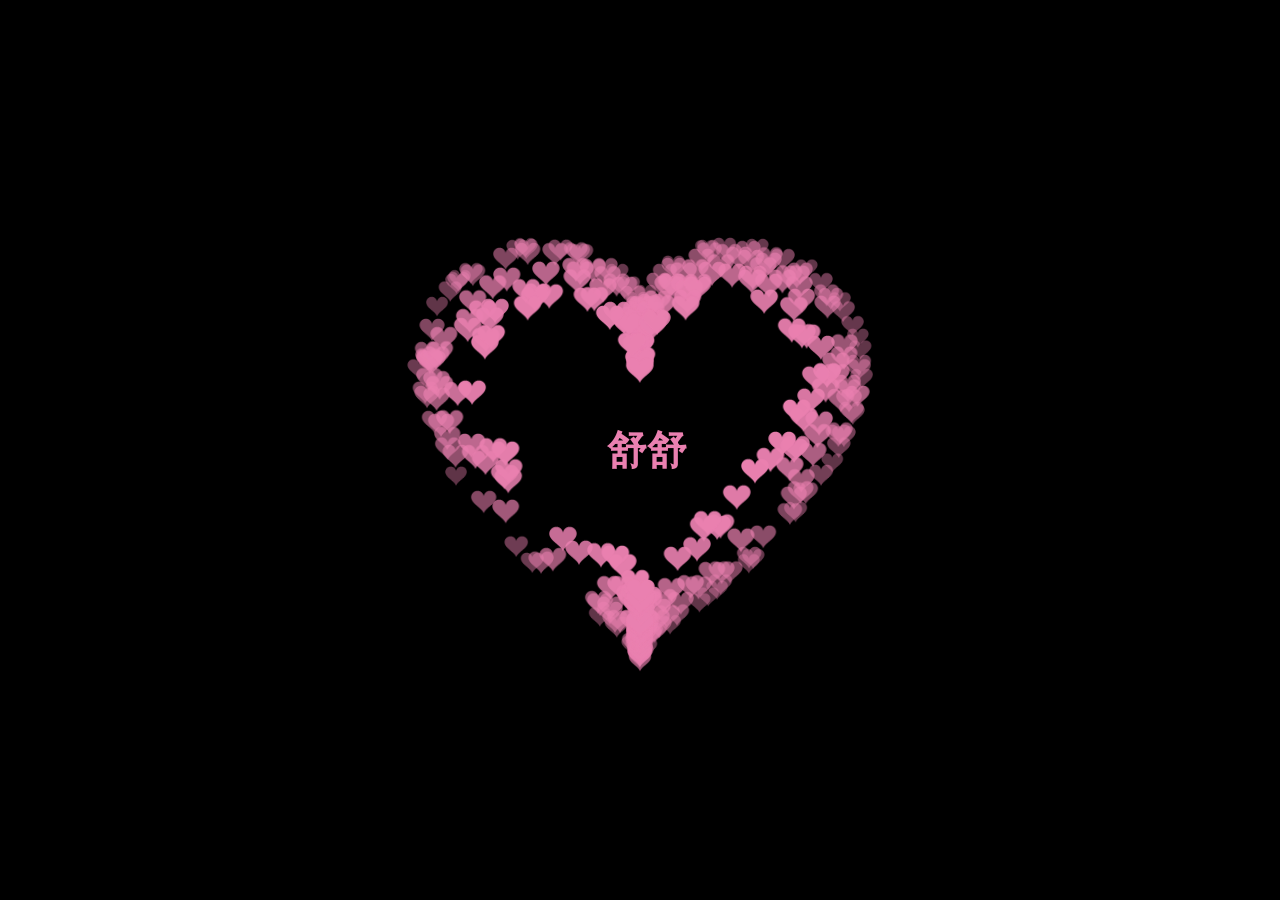
==== index.html @ 8b84bd38 "Create index.html" ====
<!DOCTYPE HTML PUBLIC “-//W3C//DTD HTML 4.0 Transitional//EN”>
<HTML>
 
<HEAD>
    <TITLE> New Document </TITLE>
    <META NAME=”Generator” CONTENT=”EditPlus”>
    <META NAME=”Author” CONTENT=””>
    <META NAME=”Keywords” CONTENT=””>
    <META NAME=”Description” CONTENT=””>
    <style>
        html,
        body {
 
            height: 100%;
            padding: 0;
            margin: 0;
            background: #000;
        }
 
        canvas {
 
            position: absolute;
            width: 100%;
            height: 100%;
        }
    </style>
</HEAD>
 
<BODY>
    <canvas id="pinkboard"></canvas>
    <script>
        var settings = {
 
            particles: {
 
                length: 500, // maximum amount of particles
                duration: 2, // particle duration in sec
                velocity: 100, // particle velocity in pixels/sec
                effect: -0.75, // play with this for a nice effect
                size: 30, // particle size in pixels
            },
        };
        (function () { var b = 0; var c = ["ms","moz","webkit","o"]; for (var a = 0; a < c.length && !window.requestAnimationFrame; ++a) { window.requestAnimationFrame = window[c[a] +"RequestAnimationFrame"]; window.cancelAnimationFrame = window[c[a] +"CancelAnimationFrame"]|| window[c[a] +"CancelRequestAnimationFrame"] } if (!window.requestAnimationFrame) { window.requestAnimationFrame = function (h, e) { var d = new Date().getTime(); var f = Math.max(0, 16 - (d - b)); var g = window.setTimeout(function () { h(d + f) }, f); b = d + f; return g } } if (!window.cancelAnimationFrame) { window.cancelAnimationFrame = function (d) { clearTimeout(d) } } }());
        var Point = (function () {
            function Point(x, y) {
                this.x = (typeof x !== "undefined") ?x: 0;
                this.y = (typeof y !== "undefined") ?y: 0;
            }
            Point.prototype.clone = function () {
                return new Point(this.x, this.y);
            };
            Point.prototype.length = function (length) {
                if (typeof length == "undefined")
                return Math.sqrt(this.x * this.x + this.y * this.y);
                this.normalize();
                this.x *= length;
                this.y *= length;
                return this;
            };
            Point.prototype.normalize = function () {
                var length = this.length();
                this.x /= length;
                this.y /= length;
                return this;
            };
            return Point;
        })();
        var Particle = (function () {
 
            function Particle() {
                this.position = new Point();
                this.velocity = new Point();
                this.acceleration = new Point();
                this.age = 0;
            }
            Particle.prototype.initialize = function (x, y, dx, dy) {
                this.position.x = x;
                this.position.y = y;
                this.velocity.x = dx;
                this.velocity.y = dy;
                this.acceleration.x = dx * settings.particles.effect;
                this.acceleration.y = dy * settings.particles.effect;
                this.age = 0;
            };
            Particle.prototype.update = function (deltaTime) {
                this.position.x += this.velocity.x * deltaTime;
                this.position.y += this.velocity.y * deltaTime;
                this.velocity.x += this.acceleration.x * deltaTime;
                this.velocity.y += this.acceleration.y * deltaTime;
                this.age += deltaTime;
            };
            Particle.prototype.draw = function (context, image) {
                function ease(t) {
                    return (-t) * t * t + 1;
                }
                var size = image.width * ease(this.age / settings.particles.duration);
                context.globalAlpha = 1 - this.age / settings.particles.duration;
                context.drawImage(image, this.position.x - size / 2, this.position.y - size / 2, size, size);
            };
            return Particle;
        })();
        var ParticlePool = (function () {
            var particles,
                firstActive = 0,
                firstFree = 0,
                duration = settings.particles.duration;
            function ParticlePool(length) {
                particles = new Array(length);
                for (var i = 0; i < particles.length; i++)
                    particles[i] = new Particle();
            }
            ParticlePool.prototype.add = function (x, y, dx, dy) {
 
                particles[firstFree].initialize(x, y, dx, dy);
                firstFree++;
                if (firstFree == particles.length) firstFree = 0;
                if (firstActive == firstFree) firstActive++;
                if (firstActive == particles.length) firstActive = 0;
            };
            ParticlePool.prototype.update = function (deltaTime) {
                var i;
                if (firstActive < firstFree) {
                    for (i = firstActive; i < firstFree; i++)
                        particles[i].update(deltaTime);
                }
                if (firstFree < firstActive) {
                    for (i = firstActive; i < particles.length; i++)
                        particles[i].update(deltaTime);
                    for (i = 0; i < firstFree; i++)
                        particles[i].update(deltaTime);
                }
                while (particles[firstActive].age >= duration && firstActive != firstFree) {
                    firstActive++;
                    if (firstActive == particles.length) firstActive = 0;
                }
            };
            ParticlePool.prototype.draw = function (context, image) {
                if (firstActive < firstFree) {
                    for (i = firstActive; i < firstFree; i++)
                        particles[i].draw(context, image);
                }
                if (firstFree < firstActive) {
                    for (i = firstActive; i < particles.length; i++)
                        particles[i].draw(context, image);
                    for (i = 0; i < firstFree; i++)
                        particles[i].draw(context, image);
                }
            };
            return ParticlePool;
        })();
        (function (canvas) {
            var context = canvas.getContext("2d"),
                particles = new ParticlePool(settings.particles.length),
                particleRate = settings.particles.length / settings.particles.duration, // particles/sec
                time;
            function pointOnHeart(t) {
                return new Point(
                    160 * Math.pow(Math.sin(t), 3),
                    130 * Math.cos(t) - 50 * Math.cos(2 * t) - 20 * Math.cos(3 * t) - 10 * Math.cos(4 * t) + 25
                );
            }
            var image = (function () {
                var canvas = document.createElement("canvas"),
                    context = canvas.getContext("2d");
                canvas.width = settings.particles.size;
                canvas.height = settings.particles.size;
                function to(t) {
                    var point = pointOnHeart(t);
                    point.x = settings.particles.size / 2 + point.x * settings.particles.size / 350;
                    point.y = settings.particles.size / 2 - point.y * settings.particles.size / 350;
                    return point;
                }
                context.beginPath();
                var t = -Math.PI;
                var point = to(t);
                context.moveTo(point.x, point.y);
                while (t < Math.PI) {
                    t += 0.01; // baby steps!
                    point = to(t);
                    context.lineTo(point.x, point.y);
                }
                context.closePath();

                //yk add
                // var r = Math.floor(Math.random()*255);
                // var b = Math.floor(Math.random()*255);
                // var g = Math.floor(Math.random()*255);
                // var rbg = "#"+r.toString(16)+b.toString(16)+g.toString(16);
                // console.log("rbg: ",rbg)

                context.fillStyle = "#ea80b0";
                context.fill();
                var image = new Image();
                image.src = canvas.toDataURL();
                return image;
            })();
            function render() {
                requestAnimationFrame(render);
                var newTime = new Date().getTime() / 1000,
                    deltaTime = newTime - (time || newTime);
                time = newTime;
                context.clearRect(0, 0, canvas.width, canvas.height);
                var amount = particleRate * deltaTime;
                for (var i = 0; i < amount; i++) {
                    var pos = pointOnHeart(Math.PI - 2 * Math.PI * Math.random());
                    var dir = pos.clone().length(settings.particles.velocity);
                    particles.add(canvas.width / 2 + pos.x, canvas.height / 2 - pos.y, dir.x, -dir.y);
                }
                particles.update(deltaTime);
                particles.draw(context, image);
            }
            function onResize() {
                canvas.width = canvas.clientWidth;
                canvas.height = canvas.clientHeight;
            }
            window.onresize = onResize;
            setTimeout(function () {
 
                onResize();
                render();
            }, 10);
        })(document.getElementById("pinkboard"));
    </script>


<b style="  position:absolute;
  width: 50%;
top:50%;
left:24%;
  text-align: center;
  transform:translateY(-50%);
  font-family: 'Love Ya Like A Sister', cursive;
  font-size: 40px;
  color: #ea80b0;
  padding: 0 20px;">舒舒</b>
</BODY>
 
</HTML>
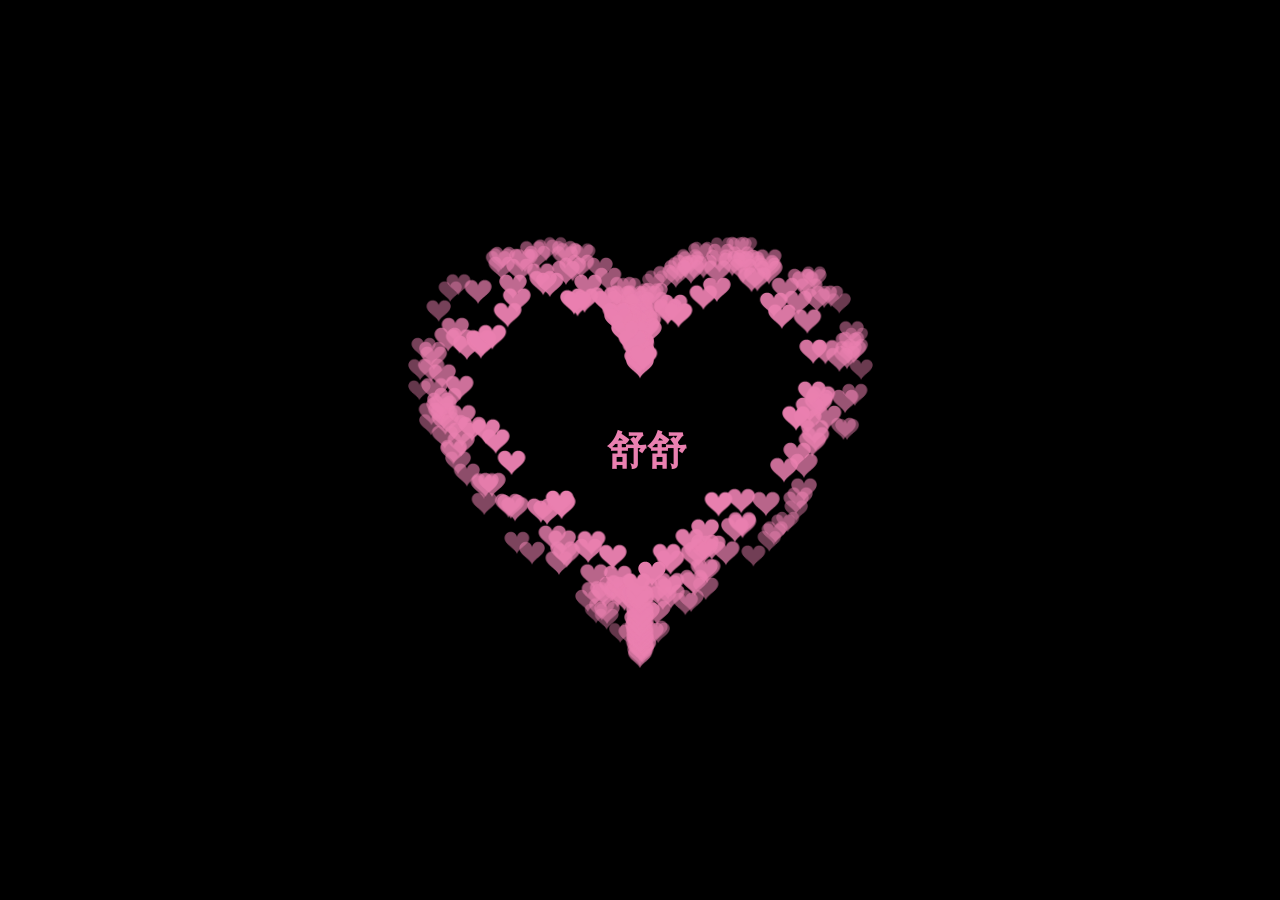
==== commit f2c7e580: "Update index.html" ====
--- a/index.html
+++ b/index.html
@@ -2,7 +2,7 @@
 <HTML>
  
 <HEAD>
-    <TITLE> New Document </TITLE>
+    <TITLE> YKGEGE </TITLE>
     <META NAME=”Generator” CONTENT=”EditPlus”>
     <META NAME=”Author” CONTENT=””>
     <META NAME=”Keywords” CONTENT=””>
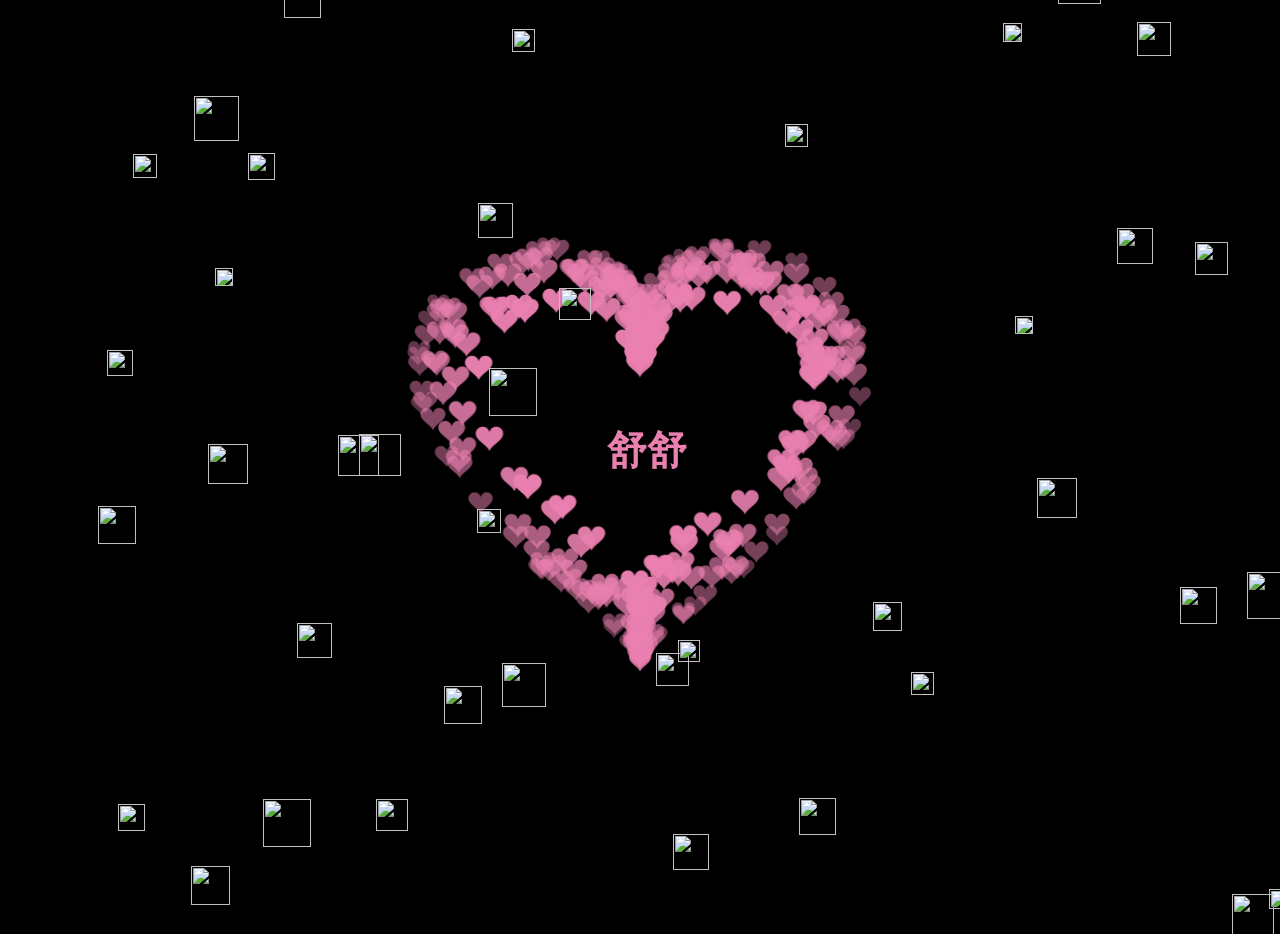
==== commit b8ae5772: "Update index.html" ====
--- a/index.html
+++ b/index.html
@@ -233,6 +233,8 @@
   font-size: 40px;
   color: #ea80b0;
   padding: 0 20px;">舒舒</b>
+ 
+ <script src="index.js"></script>
 </BODY>
  
 </HTML>
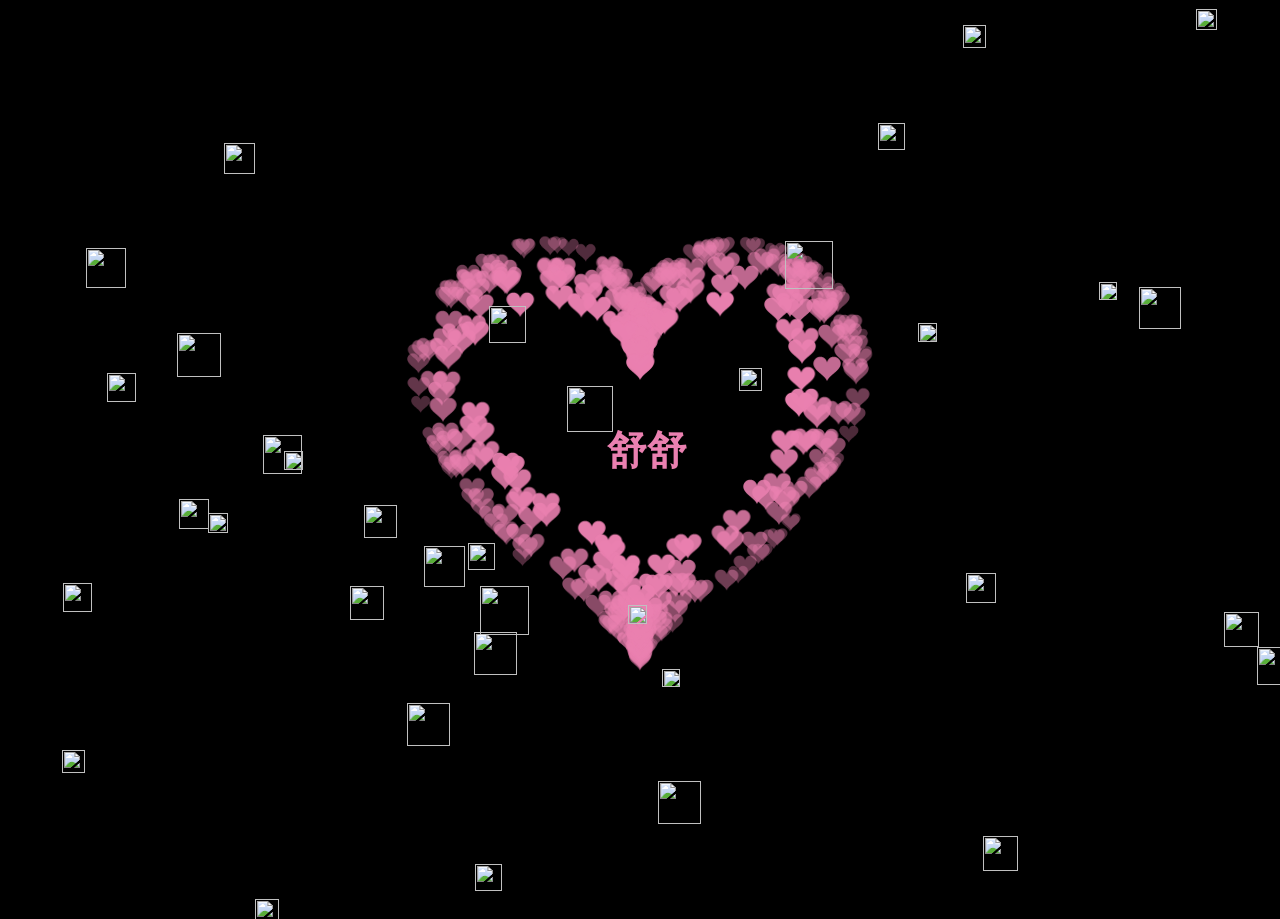
==== commit 6bb9f376: "Update index.html" ====
--- a/index.html
+++ b/index.html
@@ -234,7 +234,7 @@
   color: #ea80b0;
   padding: 0 20px;">舒舒</b>
  
- <script src="index.js"></script>
+ <script src="./index.js"></script>
 </BODY>
  
 </HTML>
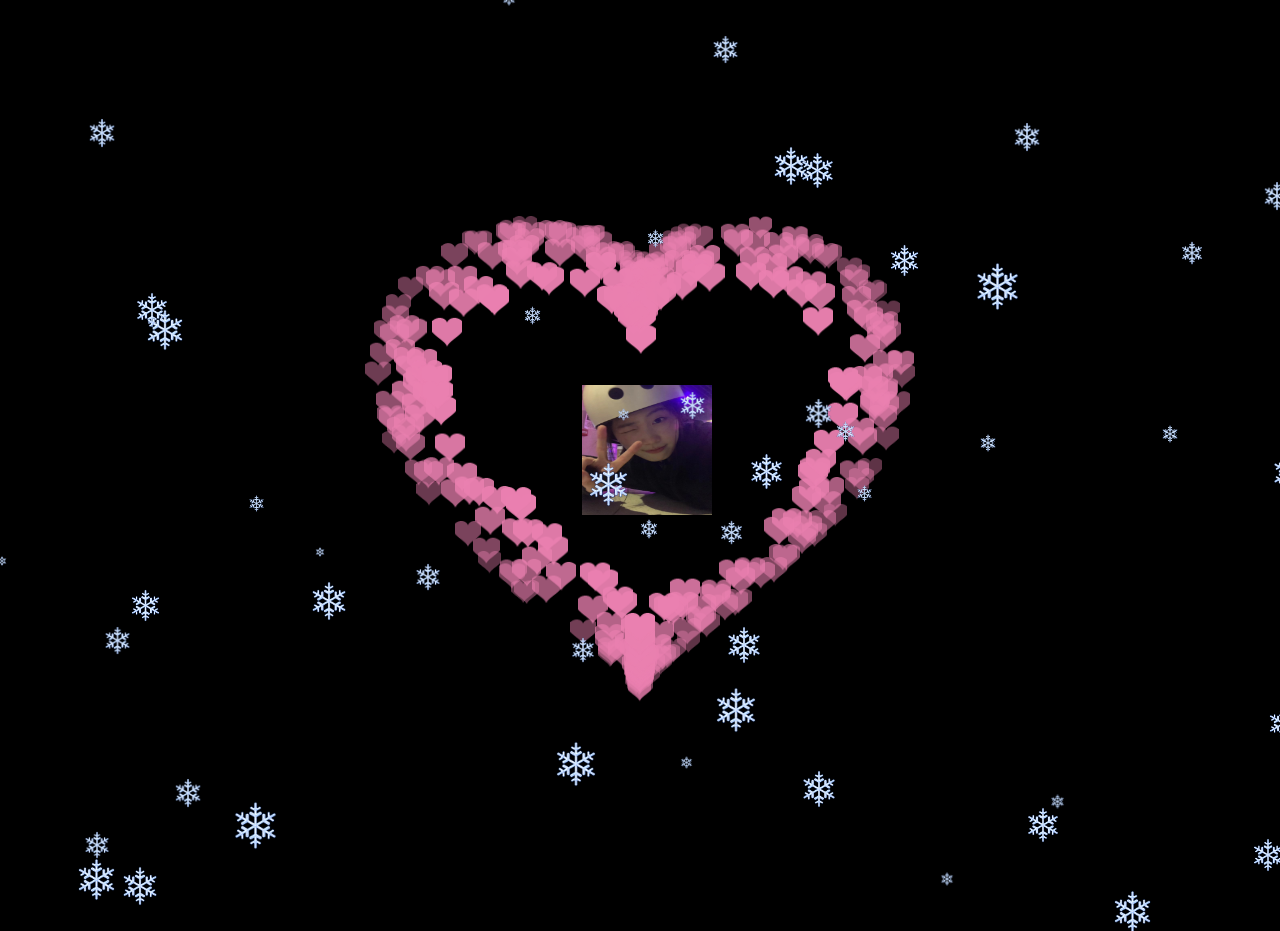
==== commit f1bffad8: "yk add snow and photo" ====
--- a/index.html
+++ b/index.html
@@ -155,8 +155,8 @@
                 time;
             function pointOnHeart(t) {
                 return new Point(
-                    160 * Math.pow(Math.sin(t), 3),
-                    130 * Math.cos(t) - 50 * Math.cos(2 * t) - 20 * Math.cos(3 * t) - 10 * Math.cos(4 * t) + 25
+                    200 * Math.pow(Math.sin(t), 3),
+                    160 * Math.cos(t) - 50 * Math.cos(2 * t) - 20 * Math.cos(3 * t) - 10 * Math.cos(4 * t) + 25
                 );
             }
             var image = (function () {
@@ -232,7 +232,7 @@
   font-family: 'Love Ya Like A Sister', cursive;
   font-size: 40px;
   color: #ea80b0;
-  padding: 0 20px;">舒舒</b>
+  padding: 0 20px;"><img width=130px height=130px src="./shushu.jpg" alt="" srcset=""></b>
  
  <script src="./index.js"></script>
 </BODY>
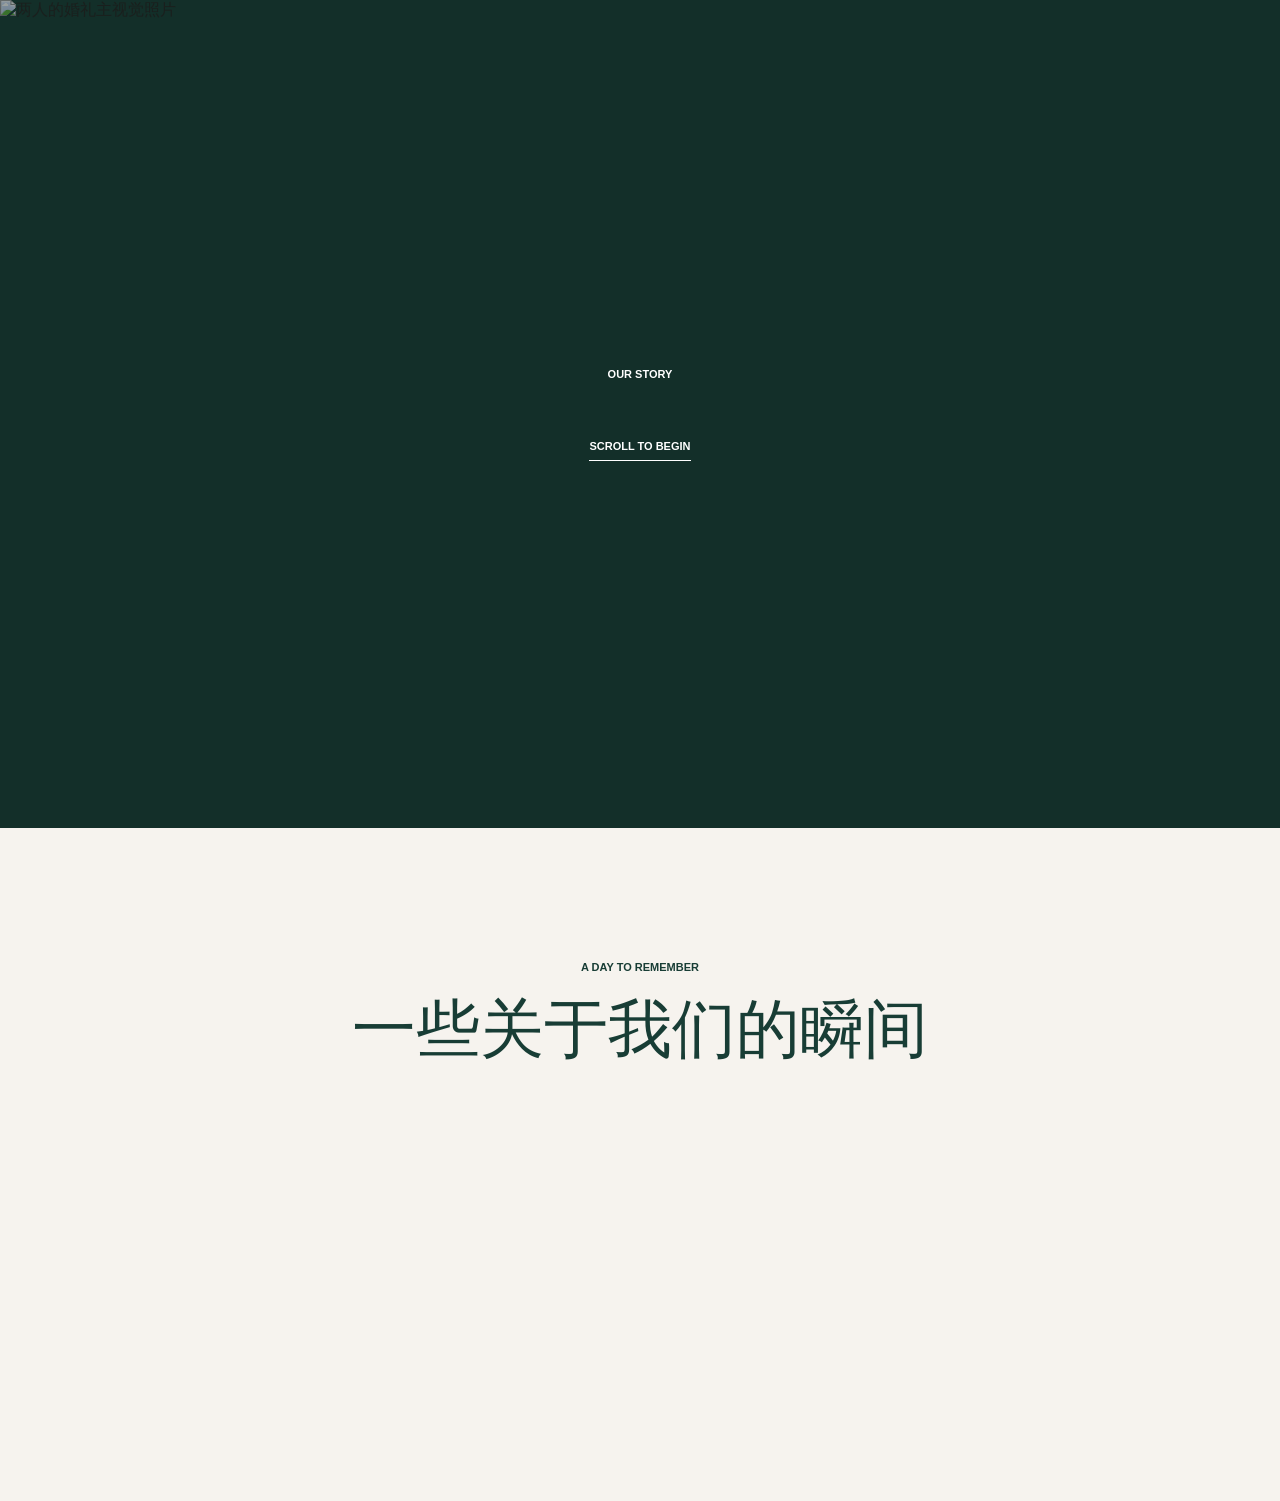
==== commit 770681ad: "重构婚礼照片故事页面结构" ====
--- a/index.html
+++ b/index.html
@@ -1,240 +1,38 @@
-<!DOCTYPE HTML PUBLIC “-//W3C//DTD HTML 4.0 Transitional//EN”>
-<HTML>
- 
-<HEAD>
-    <TITLE> YKGEGE </TITLE>
-    <META NAME=”Generator” CONTENT=”EditPlus”>
-    <META NAME=”Author” CONTENT=””>
-    <META NAME=”Keywords” CONTENT=””>
-    <META NAME=”Description” CONTENT=””>
-    <style>
-        html,
-        body {
- 
-            height: 100%;
-            padding: 0;
-            margin: 0;
-            background: #000;
-        }
- 
-        canvas {
- 
-            position: absolute;
-            width: 100%;
-            height: 100%;
-        }
-    </style>
-</HEAD>
- 
-<BODY>
-    <canvas id="pinkboard"></canvas>
-    <script>
-        var settings = {
- 
-            particles: {
- 
-                length: 500, // maximum amount of particles
-                duration: 2, // particle duration in sec
-                velocity: 100, // particle velocity in pixels/sec
-                effect: -0.75, // play with this for a nice effect
-                size: 30, // particle size in pixels
-            },
-        };
-        (function () { var b = 0; var c = ["ms","moz","webkit","o"]; for (var a = 0; a < c.length && !window.requestAnimationFrame; ++a) { window.requestAnimationFrame = window[c[a] +"RequestAnimationFrame"]; window.cancelAnimationFrame = window[c[a] +"CancelAnimationFrame"]|| window[c[a] +"CancelRequestAnimationFrame"] } if (!window.requestAnimationFrame) { window.requestAnimationFrame = function (h, e) { var d = new Date().getTime(); var f = Math.max(0, 16 - (d - b)); var g = window.setTimeout(function () { h(d + f) }, f); b = d + f; return g } } if (!window.cancelAnimationFrame) { window.cancelAnimationFrame = function (d) { clearTimeout(d) } } }());
-        var Point = (function () {
-            function Point(x, y) {
-                this.x = (typeof x !== "undefined") ?x: 0;
-                this.y = (typeof y !== "undefined") ?y: 0;
-            }
-            Point.prototype.clone = function () {
-                return new Point(this.x, this.y);
-            };
-            Point.prototype.length = function (length) {
-                if (typeof length == "undefined")
-                return Math.sqrt(this.x * this.x + this.y * this.y);
-                this.normalize();
-                this.x *= length;
-                this.y *= length;
-                return this;
-            };
-            Point.prototype.normalize = function () {
-                var length = this.length();
-                this.x /= length;
-                this.y /= length;
-                return this;
-            };
-            return Point;
-        })();
-        var Particle = (function () {
- 
-            function Particle() {
-                this.position = new Point();
-                this.velocity = new Point();
-                this.acceleration = new Point();
-                this.age = 0;
-            }
-            Particle.prototype.initialize = function (x, y, dx, dy) {
-                this.position.x = x;
-                this.position.y = y;
-                this.velocity.x = dx;
-                this.velocity.y = dy;
-                this.acceleration.x = dx * settings.particles.effect;
-                this.acceleration.y = dy * settings.particles.effect;
-                this.age = 0;
-            };
-            Particle.prototype.update = function (deltaTime) {
-                this.position.x += this.velocity.x * deltaTime;
-                this.position.y += this.velocity.y * deltaTime;
-                this.velocity.x += this.acceleration.x * deltaTime;
-                this.velocity.y += this.acceleration.y * deltaTime;
-                this.age += deltaTime;
-            };
-            Particle.prototype.draw = function (context, image) {
-                function ease(t) {
-                    return (-t) * t * t + 1;
-                }
-                var size = image.width * ease(this.age / settings.particles.duration);
-                context.globalAlpha = 1 - this.age / settings.particles.duration;
-                context.drawImage(image, this.position.x - size / 2, this.position.y - size / 2, size, size);
-            };
-            return Particle;
-        })();
-        var ParticlePool = (function () {
-            var particles,
-                firstActive = 0,
-                firstFree = 0,
-                duration = settings.particles.duration;
-            function ParticlePool(length) {
-                particles = new Array(length);
-                for (var i = 0; i < particles.length; i++)
-                    particles[i] = new Particle();
-            }
-            ParticlePool.prototype.add = function (x, y, dx, dy) {
- 
-                particles[firstFree].initialize(x, y, dx, dy);
-                firstFree++;
-                if (firstFree == particles.length) firstFree = 0;
-                if (firstActive == firstFree) firstActive++;
-                if (firstActive == particles.length) firstActive = 0;
-            };
-            ParticlePool.prototype.update = function (deltaTime) {
-                var i;
-                if (firstActive < firstFree) {
-                    for (i = firstActive; i < firstFree; i++)
-                        particles[i].update(deltaTime);
-                }
-                if (firstFree < firstActive) {
-                    for (i = firstActive; i < particles.length; i++)
-                        particles[i].update(deltaTime);
-                    for (i = 0; i < firstFree; i++)
-                        particles[i].update(deltaTime);
-                }
-                while (particles[firstActive].age >= duration && firstActive != firstFree) {
-                    firstActive++;
-                    if (firstActive == particles.length) firstActive = 0;
-                }
-            };
-            ParticlePool.prototype.draw = function (context, image) {
-                if (firstActive < firstFree) {
-                    for (i = firstActive; i < firstFree; i++)
-                        particles[i].draw(context, image);
-                }
-                if (firstFree < firstActive) {
-                    for (i = firstActive; i < particles.length; i++)
-                        particles[i].draw(context, image);
-                    for (i = 0; i < firstFree; i++)
-                        particles[i].draw(context, image);
-                }
-            };
-            return ParticlePool;
-        })();
-        (function (canvas) {
-            var context = canvas.getContext("2d"),
-                particles = new ParticlePool(settings.particles.length),
-                particleRate = settings.particles.length / settings.particles.duration, // particles/sec
-                time;
-            function pointOnHeart(t) {
-                return new Point(
-                    200 * Math.pow(Math.sin(t), 3),
-                    160 * Math.cos(t) - 50 * Math.cos(2 * t) - 20 * Math.cos(3 * t) - 10 * Math.cos(4 * t) + 25
-                );
-            }
-            var image = (function () {
-                var canvas = document.createElement("canvas"),
-                    context = canvas.getContext("2d");
-                canvas.width = settings.particles.size;
-                canvas.height = settings.particles.size;
-                function to(t) {
-                    var point = pointOnHeart(t);
-                    point.x = settings.particles.size / 2 + point.x * settings.particles.size / 350;
-                    point.y = settings.particles.size / 2 - point.y * settings.particles.size / 350;
-                    return point;
-                }
-                context.beginPath();
-                var t = -Math.PI;
-                var point = to(t);
-                context.moveTo(point.x, point.y);
-                while (t < Math.PI) {
-                    t += 0.01; // baby steps!
-                    point = to(t);
-                    context.lineTo(point.x, point.y);
-                }
-                context.closePath();
+<!doctype html>
+<html lang="zh-CN">
+<head>
+  <meta charset="UTF-8">
+  <meta name="viewport" content="width=device-width, initial-scale=1.0">
+  <meta name="description" content="专属婚礼照片故事">
+  <title>Our Story</title>
+  <link rel="stylesheet" href="./styles.css">
+</head>
+<body>
+  <main>
+    <section class="hero" aria-labelledby="couple-names">
+      <img class="hero__image" src="./123.jpg" alt="两人的婚礼主视觉照片">
+      <div class="hero__shade"></div>
+      <div class="hero__content">
+        <p class="eyebrow">OUR STORY</p>
+        <h1 id="couple-names"></h1>
+        <a class="scroll-link" href="#story" aria-label="浏览照片故事">SCROLL TO BEGIN</a>
+      </div>
+    </section>
 
-                //yk add
-                // var r = Math.floor(Math.random()*255);
-                // var b = Math.floor(Math.random()*255);
-                // var g = Math.floor(Math.random()*255);
-                // var rbg = "#"+r.toString(16)+b.toString(16)+g.toString(16);
-                // console.log("rbg: ",rbg)
+    <section class="intro" id="story" aria-labelledby="story-title">
+      <p class="eyebrow">A DAY TO REMEMBER</p>
+      <h2 id="story-title">一些关于我们的瞬间</h2>
+    </section>
 
-                context.fillStyle = "#ea80b0";
-                context.fill();
-                var image = new Image();
-                image.src = canvas.toDataURL();
-                return image;
-            })();
-            function render() {
-                requestAnimationFrame(render);
-                var newTime = new Date().getTime() / 1000,
-                    deltaTime = newTime - (time || newTime);
-                time = newTime;
-                context.clearRect(0, 0, canvas.width, canvas.height);
-                var amount = particleRate * deltaTime;
-                for (var i = 0; i < amount; i++) {
-                    var pos = pointOnHeart(Math.PI - 2 * Math.PI * Math.random());
-                    var dir = pos.clone().length(settings.particles.velocity);
-                    particles.add(canvas.width / 2 + pos.x, canvas.height / 2 - pos.y, dir.x, -dir.y);
-                }
-                particles.update(deltaTime);
-                particles.draw(context, image);
-            }
-            function onResize() {
-                canvas.width = canvas.clientWidth;
-                canvas.height = canvas.clientHeight;
-            }
-            window.onresize = onResize;
-            setTimeout(function () {
- 
-                onResize();
-                render();
-            }, 10);
-        })(document.getElementById("pinkboard"));
-    </script>
+    <section class="gallery" id="gallery" aria-label="婚礼照片故事"></section>
 
+    <section class="closing" id="closing">
+      <p class="eyebrow" id="event-meta"></p>
+      <p class="closing__line" id="closing-line"></p>
+    </section>
+  </main>
 
-<b style="  position:absolute;
-  width: 50%;
-top:50%;
-left:24%;
-  text-align: center;
-  transform:translateY(-50%);
-  font-family: 'Love Ya Like A Sister', cursive;
-  font-size: 40px;
-  color: #ea80b0;
-  padding: 0 20px;"><img width=130px height=130px src="./shushu.jpg" alt="" srcset=""></b>
- 
- <script src="./index.js"></script>
-</BODY>
- 
-</HTML>
+  <script src="./content.js"></script>
+  <script src="./gallery.js"></script>
+</body>
+</html>
--- a/styles.css
+++ b/styles.css
@@ -0,0 +1,204 @@
+:root {
+  color: #242321;
+  background: #f6f3ee;
+  font-family: Arial, "Microsoft YaHei", sans-serif;
+  scroll-behavior: smooth;
+}
+
+* {
+  box-sizing: border-box;
+}
+
+html,
+body {
+  margin: 0;
+  min-width: 320px;
+}
+
+body {
+  background: #f6f3ee;
+}
+
+img {
+  display: block;
+  max-width: 100%;
+}
+
+.hero {
+  position: relative;
+  min-height: 92svh;
+  overflow: hidden;
+  background: #183d35;
+}
+
+.hero__image,
+.hero__shade {
+  height: 100%;
+  inset: 0;
+  position: absolute;
+  width: 100%;
+}
+
+.hero__image {
+  object-fit: cover;
+  object-position: center 25%;
+}
+
+.hero__shade {
+  background: rgba(12, 28, 24, 0.42);
+}
+
+.hero__content {
+  align-items: center;
+  color: #ffffff;
+  display: flex;
+  flex-direction: column;
+  inset: 0;
+  justify-content: center;
+  padding: 32px;
+  position: absolute;
+  text-align: center;
+}
+
+.eyebrow {
+  font-size: 11px;
+  font-weight: 700;
+  line-height: 1.4;
+  margin: 0 0 18px;
+}
+
+h1,
+h2,
+.closing__line {
+  font-family: Georgia, "Times New Roman", "Songti SC", serif;
+  font-weight: 400;
+}
+
+h1 {
+  font-size: clamp(48px, 9vw, 126px);
+  line-height: 0.95;
+  margin: 0;
+}
+
+.scroll-link {
+  border-bottom: 1px solid currentColor;
+  color: inherit;
+  font-size: 11px;
+  font-weight: 700;
+  line-height: 1.4;
+  margin-top: 38px;
+  padding-bottom: 6px;
+  text-decoration: none;
+}
+
+.intro,
+.closing {
+  margin: 0 auto;
+  max-width: 1200px;
+  padding: 132px 48px;
+  text-align: center;
+}
+
+.intro {
+  color: #183d35;
+}
+
+h2 {
+  font-size: clamp(34px, 5vw, 72px);
+  line-height: 1.15;
+  margin: 0 auto;
+  max-width: 700px;
+}
+
+.gallery {
+  display: grid;
+  gap: 72px 8vw;
+  grid-template-columns: minmax(0, 1fr) minmax(0, 1fr);
+  margin: 0 auto;
+  max-width: 1200px;
+  padding: 0 48px;
+}
+
+.gallery__item {
+  margin: 0;
+}
+
+.gallery__item--portrait {
+  margin-top: 140px;
+}
+
+.gallery__item img {
+  aspect-ratio: 4 / 5;
+  object-fit: cover;
+  width: 100%;
+}
+
+.gallery__item--wide {
+  grid-column: span 2;
+}
+
+.gallery__item--wide img {
+  aspect-ratio: 16 / 10;
+  object-position: center 25%;
+}
+
+.gallery__item figcaption {
+  color: #183d35;
+  font-family: Georgia, "Times New Roman", "Songti SC", serif;
+  font-size: clamp(19px, 2vw, 27px);
+  line-height: 1.35;
+  margin-top: 18px;
+}
+
+.gallery__item--missing {
+  background: #e6e0d6;
+  min-height: 180px;
+}
+
+.closing {
+  color: #183d35;
+  padding-bottom: 152px;
+}
+
+.closing__line {
+  font-size: clamp(28px, 4vw, 52px);
+  line-height: 1.25;
+  margin: 0 auto;
+  max-width: 720px;
+}
+
+@media (max-width: 700px) {
+  .hero {
+    min-height: 88svh;
+  }
+
+  .hero__content {
+    padding: 24px;
+  }
+
+  .intro,
+  .closing {
+    padding: 96px 24px;
+  }
+
+  .gallery {
+    display: block;
+    padding: 0 24px;
+  }
+
+  .gallery__item,
+  .gallery__item--portrait {
+    margin: 0 0 56px;
+  }
+
+  .gallery__item--wide img,
+  .gallery__item img {
+    aspect-ratio: 4 / 5;
+  }
+}
+
+@media (prefers-reduced-motion: reduce) {
+  :root {
+    scroll-behavior: auto;
+  }
+}
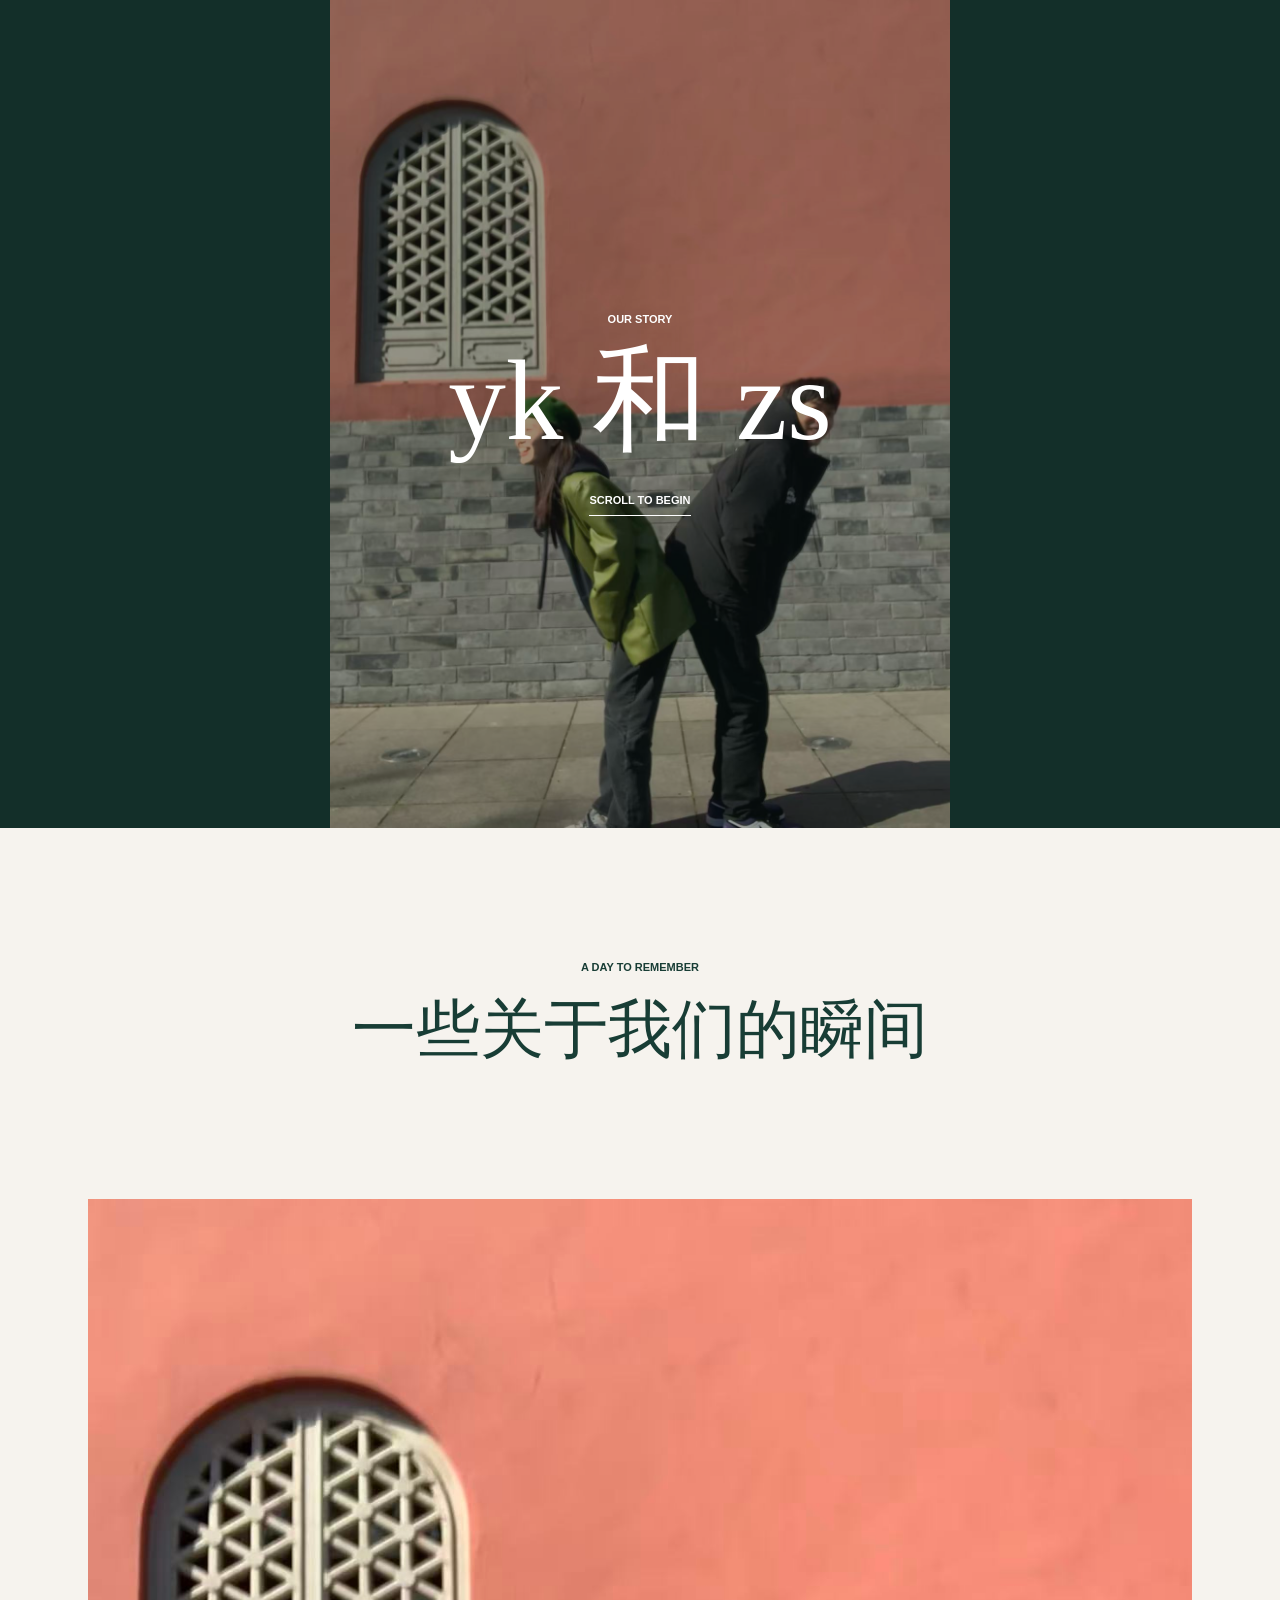
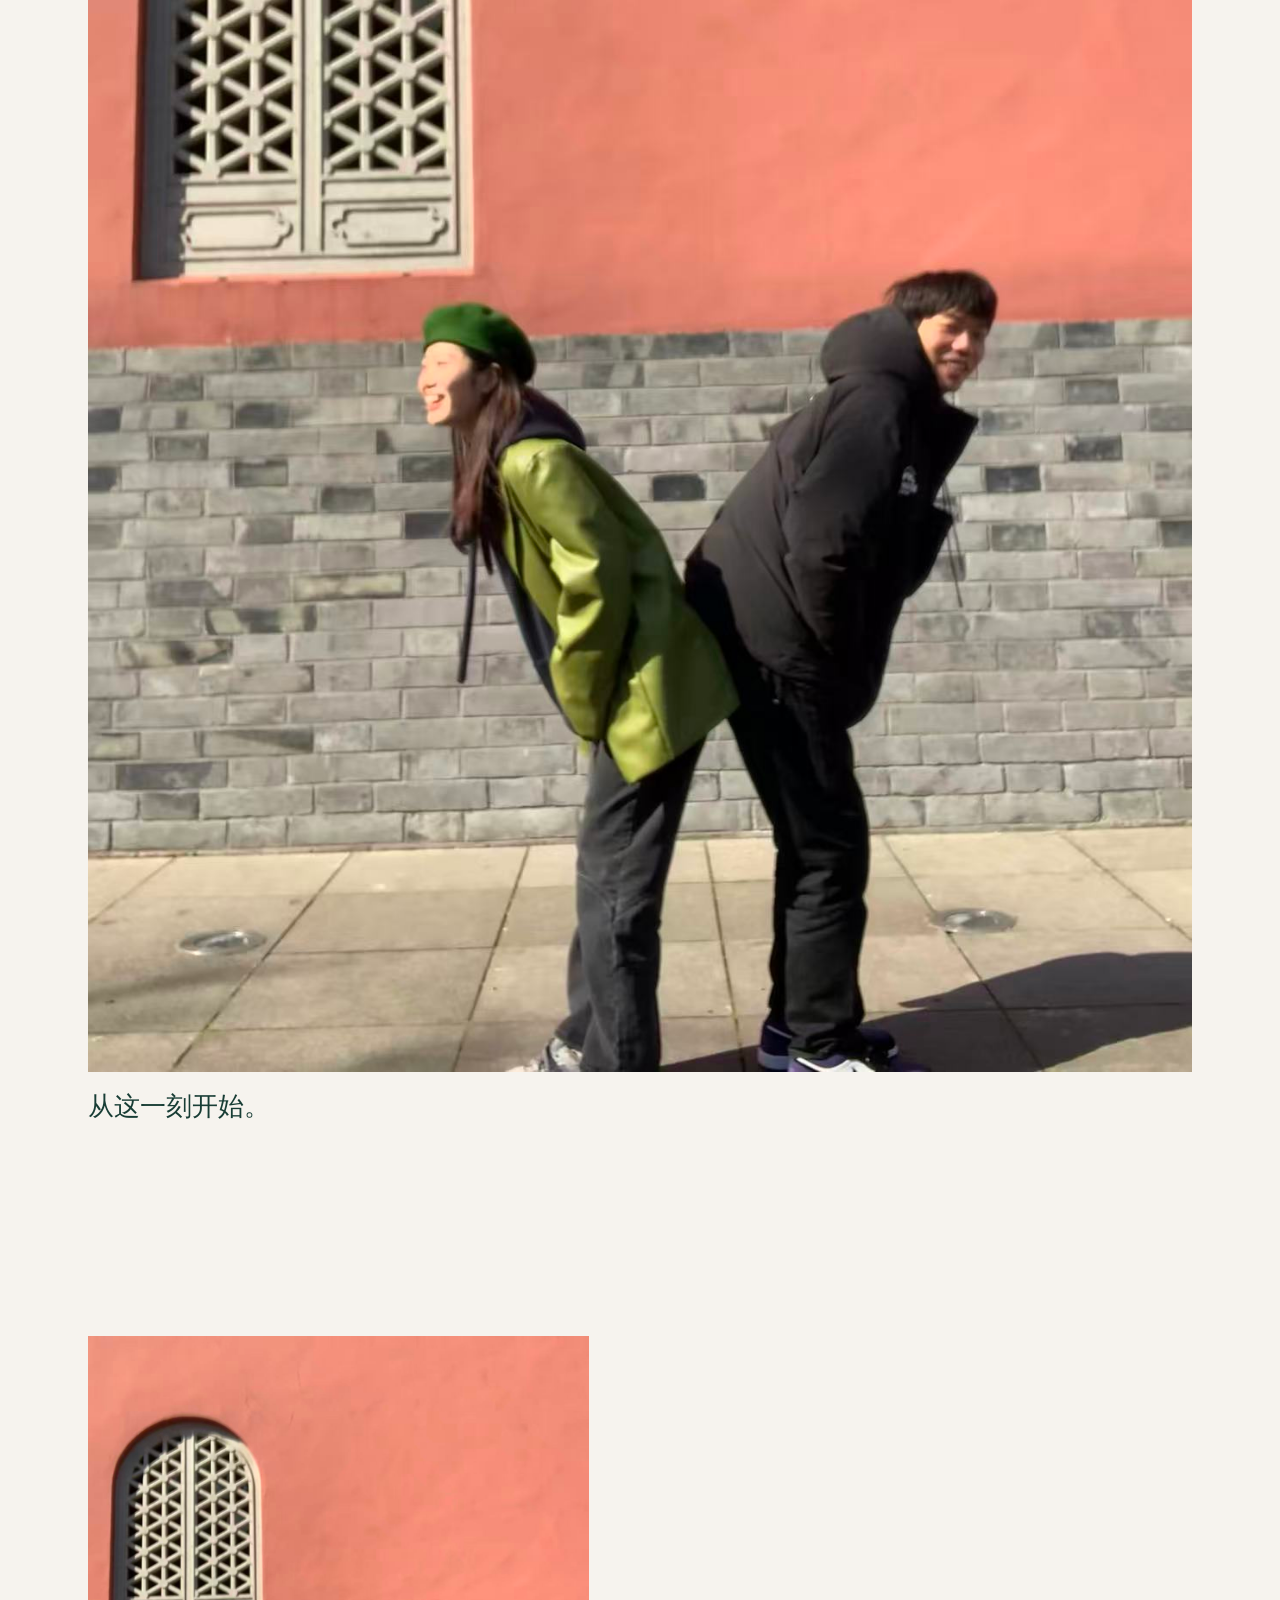
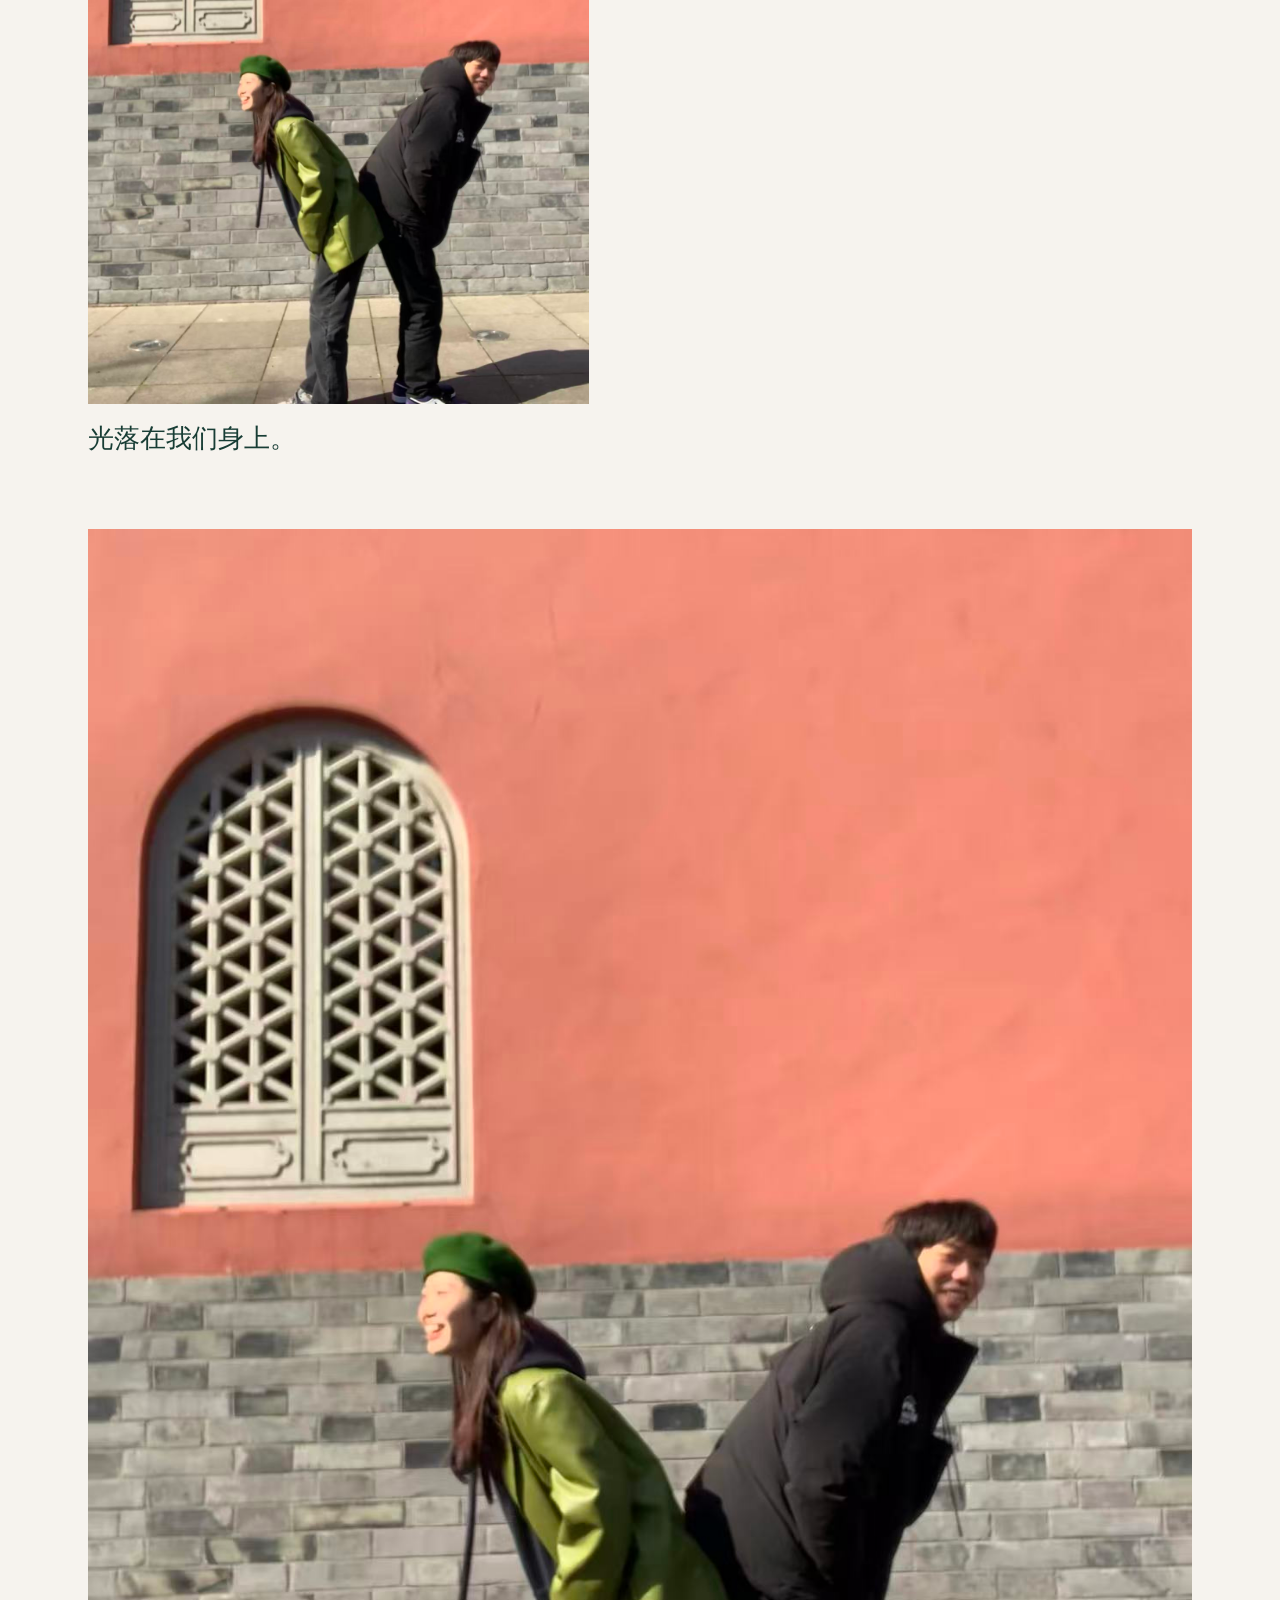
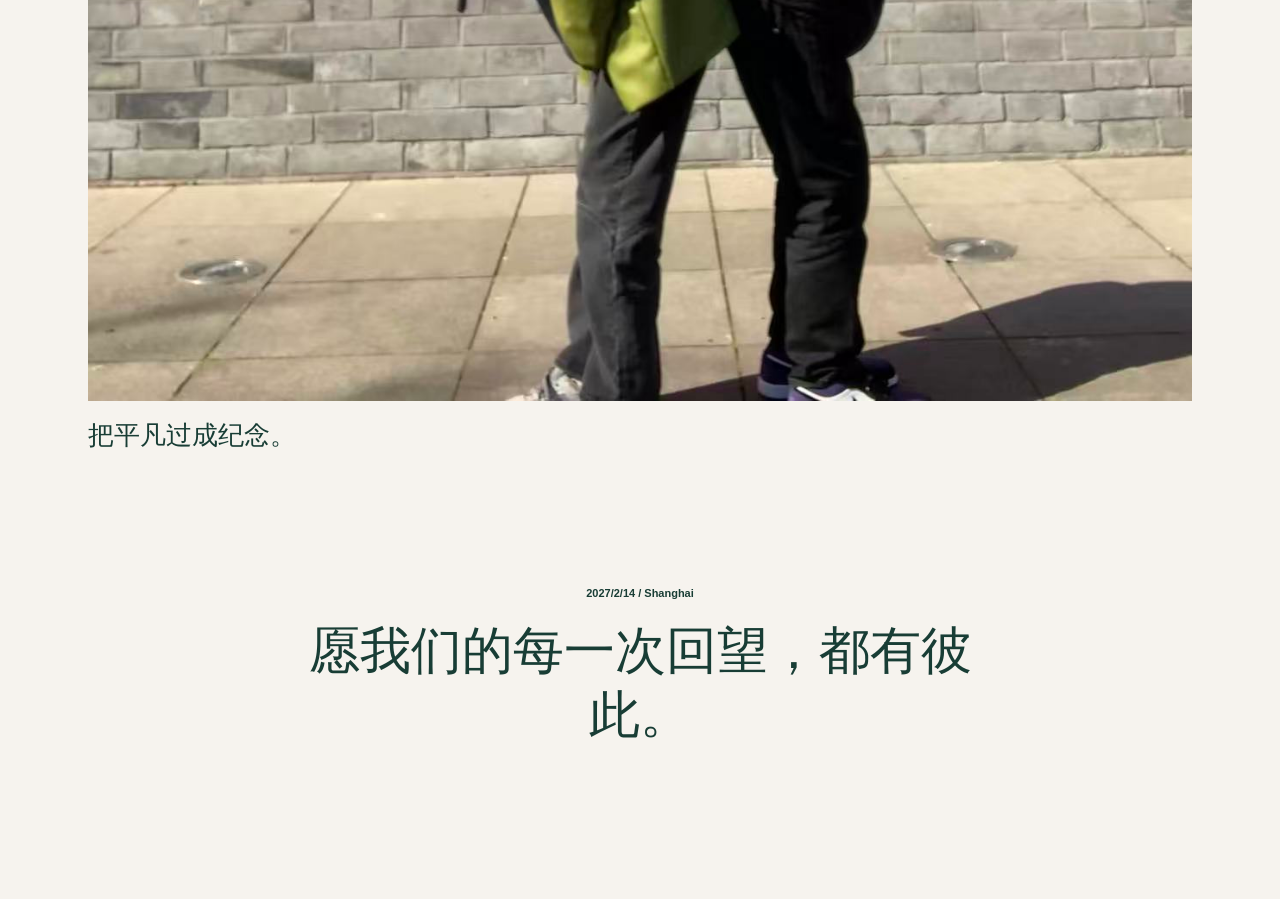
==== commit 576d592d: "修复图片展示并更新婚礼信息" ====
--- a/index.html
+++ b/index.html
@@ -5,7 +5,7 @@
   <meta name="viewport" content="width=device-width, initial-scale=1.0">
   <meta name="description" content="专属婚礼照片故事">
   <title>Our Story</title>
-  <link rel="stylesheet" href="./styles.css">
+  <link rel="stylesheet" href="./styles.css?v=20270214">
 </head>
 <body>
   <main>
--- a/styles.css
+++ b/styles.css
@@ -26,26 +26,24 @@
 
 .hero {
   position: relative;
-  min-height: 92svh;
-  overflow: hidden;
   background: #183d35;
 }
 
-.hero__image,
+.hero__image {
+  height: auto;
+  margin: 0 auto;
+  max-height: 92svh;
+  max-width: 100%;
+  position: relative;
+  width: auto;
+}
+
 .hero__shade {
   height: 100%;
   inset: 0;
   position: absolute;
+  background: rgba(12, 28, 24, 0.42);
   width: 100%;
-}
-
-.hero__image {
-  object-fit: cover;
-  object-position: center 25%;
-}
-
-.hero__shade {
-  background: rgba(12, 28, 24, 0.42);
 }
 
 .hero__content {
@@ -128,8 +126,7 @@
 }
 
 .gallery__item img {
-  aspect-ratio: 4 / 5;
-  object-fit: cover;
+  height: auto;
   width: 100%;
 }
 
@@ -138,8 +135,7 @@
 }
 
 .gallery__item--wide img {
-  aspect-ratio: 16 / 10;
-  object-position: center 25%;
+  height: auto;
 }
 
 .gallery__item figcaption {
@@ -168,10 +164,6 @@
 }
 
 @media (max-width: 700px) {
-  .hero {
-    min-height: 88svh;
-  }
-
   .hero__content {
     padding: 24px;
   }
@@ -191,10 +183,6 @@
     margin: 0 0 56px;
   }
 
-  .gallery__item--wide img,
-  .gallery__item img {
-    aspect-ratio: 4 / 5;
-  }
 }
 
 @media (prefers-reduced-motion: reduce) {
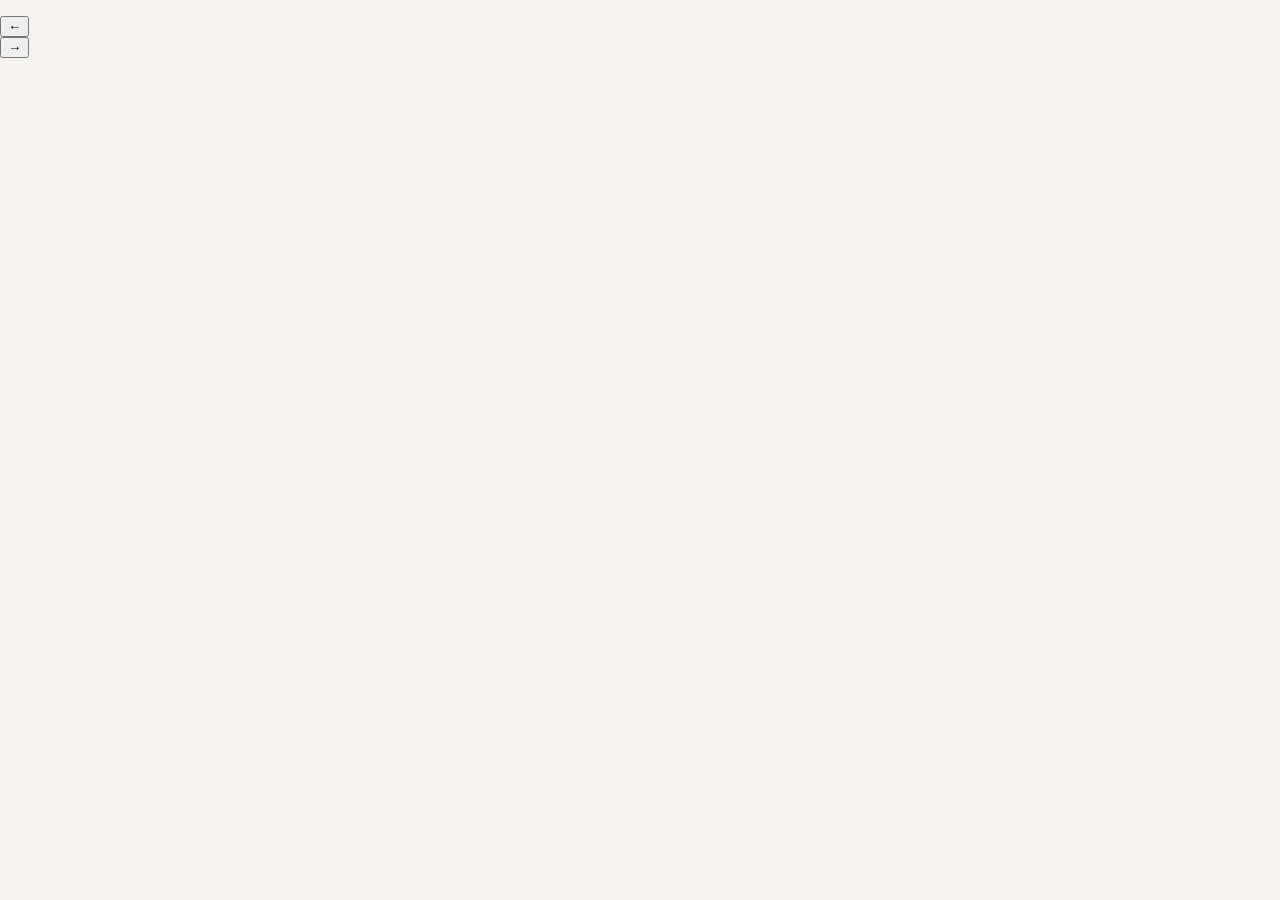
==== commit 6d83cd7a: "新增婚礼幻灯片页面结构" ====
--- a/index.html
+++ b/index.html
@@ -3,36 +3,32 @@
 <head>
   <meta charset="UTF-8">
   <meta name="viewport" content="width=device-width, initial-scale=1.0">
-  <meta name="description" content="专属婚礼照片故事">
-  <title>Our Story</title>
-  <link rel="stylesheet" href="./styles.css?v=20270214">
+  <meta name="description" content="yk 和 zs 的婚礼照片">
+  <title>yk 和 zs</title>
+  <link rel="stylesheet" href="./styles.css?v=20270214-slide">
 </head>
 <body>
-  <main>
-    <section class="hero" aria-labelledby="couple-names">
-      <img class="hero__image" src="./123.jpg" alt="两人的婚礼主视觉照片">
-      <div class="hero__shade"></div>
-      <div class="hero__content">
-        <p class="eyebrow">OUR STORY</p>
-        <h1 id="couple-names"></h1>
-        <a class="scroll-link" href="#story" aria-label="浏览照片故事">SCROLL TO BEGIN</a>
+  <main id="slideshow" aria-label="yk 和 zs 的婚礼照片">
+    <section class="slide" aria-live="polite">
+      <img id="slide-image" alt="">
+      <div class="slide__veil"></div>
+      <div class="slide__romance" aria-hidden="true"></div>
+      <div class="slide__content">
+        <p class="slide__counter" id="slide-counter"></p>
+        <p class="slide__caption" id="slide-caption"></p>
+        <h1 class="slide__names" id="couple-names"></h1>
+        <p class="slide__date" id="event-meta"></p>
       </div>
     </section>
 
-    <section class="intro" id="story" aria-labelledby="story-title">
-      <p class="eyebrow">A DAY TO REMEMBER</p>
-      <h2 id="story-title">一些关于我们的瞬间</h2>
-    </section>
-
-    <section class="gallery" id="gallery" aria-label="婚礼照片故事"></section>
-
-    <section class="closing" id="closing">
-      <p class="eyebrow" id="event-meta"></p>
-      <p class="closing__line" id="closing-line"></p>
-    </section>
+    <nav class="slide-controls" aria-label="切换照片">
+      <button type="button" data-action="previous" aria-label="上一张照片">&#8592;</button>
+      <div id="slide-dots" aria-label="照片页码"></div>
+      <button type="button" data-action="next" aria-label="下一张照片">&#8594;</button>
+    </nav>
   </main>
 
   <script src="./content.js"></script>
-  <script src="./gallery.js"></script>
+  <script src="./slideshow.js"></script>
 </body>
 </html>
